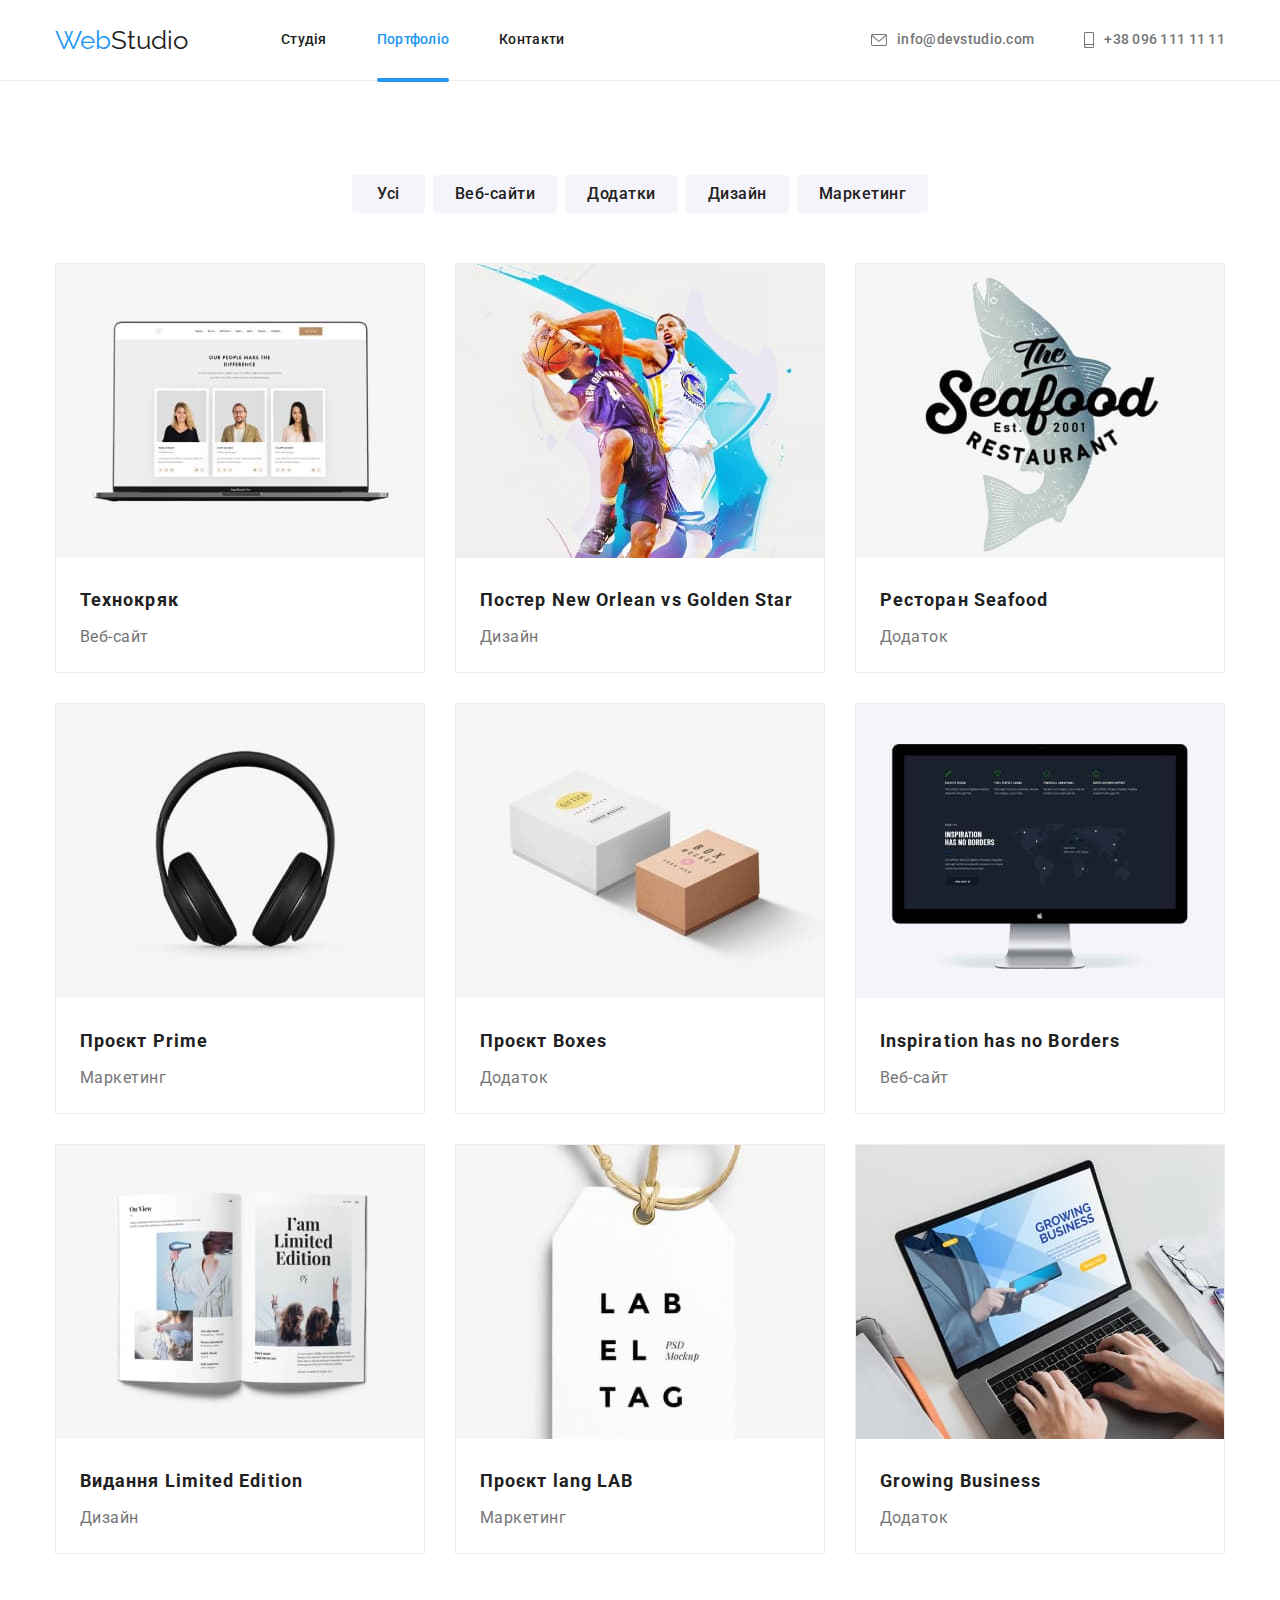
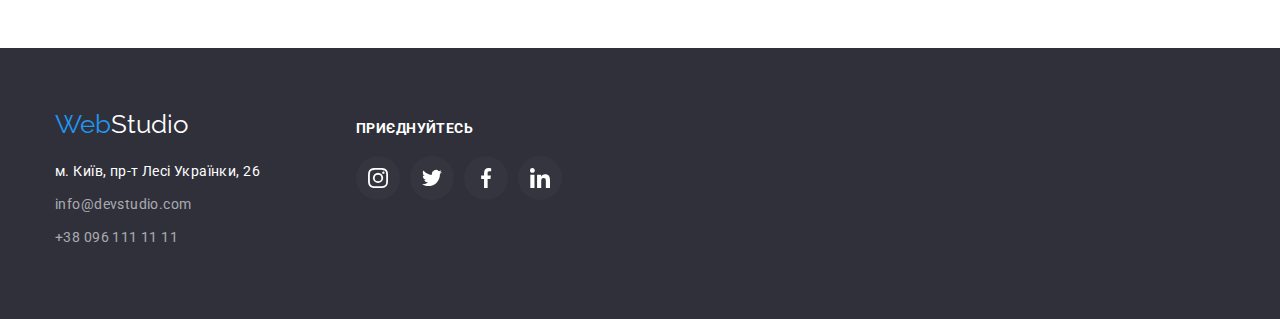
==== portfolio.html @ b3ee74b0 "Added a smooth transition when hovering and a modular window in the hero" ====
<!DOCTYPE html>
<html lang="en">
<head>
    <meta charset="UTF-8">
    <meta http-equiv="X-UA-Compatible" content="IE=edge">
    <meta name="viewport" content="width=device-width, initial-scale=1.0">
    <title>Document</title>
    <link rel="preconnect" href="https://fonts.googleapis.com">
    <link rel="preconnect" href="https://fonts.gstatic.com" crossorigin>
    <link href="https://fonts.googleapis.com/css2?family=Raleway:wght@700&family=Roboto:wght@400;500;700;900&display=swap"
        rel="stylesheet">
    <link rel="stylesheet" href="https://cdnjs.cloudflare.com/ajax/libs/modern-normalize/1.1.0/modern-normalize.min.css">
    <link rel="stylesheet" href="./css/styles.css">
</head>
<body>
    <header>
        <div class="container">
            <nav class="main-nav">
                <a class="logo" href="./index.html" lang="en">Web<span class="item-element">Studio</span></a>
                <ul class="site-nav">
                    <li class="item"><a href="./index.html" class="link">Студія</a></li>
                    <li class="item"><a href="./portfolio.html" class="link current current-page">Портфоліо</a></li>
                    <li class="item"><a href="#" class="link">Контакти</a></li>
                </ul>
            </nav>
            <ul class="auth-nav">
                <li class="item">
                    <a href="mailto:" class="link">
                        <svg class="icon-contacts" width="16" height="12">
                            <use href="./images/icons.svg/sprite.svg#icon-e-mail"></use>
                        </svg>
                        info@devstudio.com</a>
                </li>
                <li class="item">
                    <a href="tel:+380961111111" class="link">
                        <svg class="icon-contacts" width="10" height="16">
                            <use href="./images/icons.svg/sprite.svg#icon-smartphone"></use>
                        </svg>
                        +38 096 111 11 11</a>
                </li>
            </ul>
        </div>
    </header>
    <main>
        <section class="section section-portfolio">
            <div class="container">
            <h1 class="visually-hidden">Портфоліо</h1>
            <ul class="button-part">
                <li class="portfolio-button"><button type="button" class="item current">Усі</button></li>
                <li class="portfolio-button"><button type="button" class="item">Веб-сайти</button></li>
                <li class="portfolio-button"><button type="button" class="item">Додатки</button></li>
                <li class="portfolio-button"><button type="button" class="item">Дизайн</button></li>
                <li class="portfolio-button"><button type="button" class="item">Маркетинг</button></li>
            </ul>
            <ul class="work">
                <li class="work-list">
                    <a href="#" class="img-portfolio">
                    <div class="information">
                    <img src="./images/website1.jpg" alt="троє людей, дві жінки та один чоловік" width="370">
                    <div class="information-part">
                    <p class="information-about">Ресурс пропонує комплексні пропозиції з різним рівнем функціоналу та сервісів. Все це дозволить відвідувачу отримати
                    вичерпні відомості про компанію чи приватну особу.</p>
                    </div>
                    </div>
                    <div class="section-element">
                    <h2 class="section-title second">Технокряк</h2>
                    <p class="work-page">Веб-сайт</p>
                    </div>
                    </a>
                </li>
                <li class="work-list">
                    <a href="#" class="img-portfolio">
                    <div class="information">
                    <img src="./images/poster1.jpg" alt="два баскетболіста, один намагається відібрати м`яча у іншого" width="370">
                    <div class="information-part">
                    <p class="information-about">Ресурс пропонує комплексні пропозиції з різним рівнем функціоналу та сервісів. Все це дозволить відвідувачу
                    отримати вичерпні відомості про компанію чи приватну особу.</p>
                    </div>
                    </div>
                    <div class="section-element">
                    <h2 class="section-title second">Постер New Orlean vs Golden Star</h2>
                    <p class="work-page">Дизайн</p>
                    </div>
                    </a>
                </li>
                <li class="work-list">
                    <a href="#" class="img-portfolio">
                    <div class="information">
                    <img src="./images/addition1.jpg" alt="риба та на її фоні назва ресторану" width="370">
                    <div class="information-part">
                    <p class="information-about">Ресурс пропонує комплексні пропозиції з різним рівнем функціоналу та сервісів. Все це дозволить відвідувачу
                    отримати вичерпні відомості про компанію чи приватну особу.</p>
                    </div>
                    </div>
                    <div class="section-element">
                    <h2 class="section-title second">Ресторан Seafood</h2>
                    <p class="work-page">Додаток</p>
                    </div>
                    </a>
                </li>
                <li class="work-list">
                    <a href="#" class="img-portfolio">
                    <div class="information">
                    <img src="./images/marketing1.jpg" alt="великі навушники" width="370">
                    <div class="information-part">
                    <p class="information-about">Ресурс пропонує комплексні пропозиції з різним рівнем функціоналу та сервісів. Все це дозволить відвідувачу
                    отримати вичерпні відомості про компанію чи приватну особу.</p>
                    </div>
                    </div>
                    <div class="section-element">
                    <h2 class="section-title second">Проєкт Prime</h2>
                    <p class="work-page">Маркетинг</p>
                    </div>
                    </a>
                </li>
                <li class="work-list">
                    <a href="#" class="img-portfolio">
                    <div class="information">
                    <img src="./images/addition2.jpg" alt="дві коробки" width="370">
                    <div class="information-part">
                    <p class="information-about">Ресурс пропонує комплексні пропозиції з різним рівнем функціоналу та сервісів. Все це дозволить відвідувачу
                    отримати вичерпні відомості про компанію чи приватну особу.</p>
                    </div>
                    </div>
                    <div class="section-element">
                    <h2 class="section-title second">Проєкт Boxes</h2>
                    <p class="work-page">Додаток</p>
                    </div>
                    </a>
                </li>
                <li class="work-list">
                    <a href="#" class="img-portfolio">
                    <div class="information">
                    <img src="./images/website2.jpg" alt="монітор з відкритим сайтом" width="370">
                    <div class="information-part">
                    <p class="information-about">Ресурс пропонує комплексні пропозиції з різним рівнем функціоналу та сервісів. Все це дозволить відвідувачу
                    отримати вичерпні відомості про компанію чи приватну особу.</p>
                    </div>
                    </div>
                    <div class="section-element">
                    <h2 class="section-title second">Inspiration has no Borders</h2>
                    <p class="work-page">Веб-сайт</p>
                    </div>
                    </a>
                </li>
                <li class="work-list">
                    <a href="#" class="img-portfolio">
                    <div class="information">
                    <img src="./images/design.jpg" alt="відкритий журнал" width="370">
                    <div class="information-part">
                    <p class="information-about">Ресурс пропонує комплексні пропозиції з різним рівнем функціоналу та сервісів. Все це дозволить відвідувачу
                    отримати вичерпні відомості про компанію чи приватну особу.</p>
                    </div>
                    </div>
                    <div class="section-element">
                    <h2 class="section-title second">Видання Limited Edition</h2>
                    <p class="work-page">Дизайн</p>
                    </div>
                    </a>
                </li>
                <li class="work-list">
                    <a href="#" class="img-portfolio">
                    <div class="information">
                    <img src="./images/marketing2.jpg" alt="" width="370">
                    <div class="information-part">
                    <p class="information-about">Ресурс пропонує комплексні пропозиції з різним рівнем функціоналу та сервісів. Все це дозволить відвідувачу
                    отримати вичерпні відомості про компанію чи приватну особу.</p>
                    </div>
                    </div>
                    <div class="section-element">
                    <h2 class="section-title second">Проєкт lang LAB</h2>
                    <p class="work-page">Маркетинг</p>
                    </div>
                    </a>
                </li>
                <li class="work-list">
                    <a href="#" class="img-portfolio">
                    <div class="information">
                    <img src="./images/addition3.jpg" alt="білий жетон з написом на нитці" width="370">
                    <div class="information-part">
                    <p class="information-about">Ресурс пропонує комплексні пропозиції з різним рівнем функціоналу та сервісів. Все це дозволить відвідувачу
                    отримати вичерпні відомості про компанію чи приватну особу.</p>
                    </div>
                    </div>
                    <div class="section-element">
                    <h2 class="section-title second">Growing Business</h2>
                    <p class="work-page">Додаток</p>
                    </div>
                    </a>
                </li>
            </ul>
            </div>
        </section>
    </main>
<footer class="bottom">
    <div class="container footer-part">
        <div class="container bottom-info">
            <a class="bottom-logo" href="./index.html" lang="en">Web<span class="part-element">Studio</span></a>
            <address>
                <ul class="botton-adress">
                    <li class="bottom-nav"><a href="https://goo.gl/maps/CPtrU1FHBa2aNyZL9" target="_blank"
                            rel="noopener noreferrer nofollow" class="adress-element">м. Київ, пр-т Лесі
                            Українки, 26</a></li>
                    <li class="bottom-nav"><a href="mailto:info@devstudio.com"
                            class="bottom-item">info@devstudio.com</a></li>
                    <li class="bottom-nav"><a href="tel:+380961111111" class="bottom-item">+38 096 111 11 11</a></li>
                </ul>
            </address>
        </div>
        <div class="container bottom-link">
            <p class="bottom-title">Приєднуйтесь</p>
            <ul class="bottom-social-links">
                <li class="bottom-social-page">
                    <a href="" class="bottom-social-icon">
                        <svg class="" width="20" height="20">
                            <use href="./images/icons.svg/sprite.svg#icon-instagram"></use>
                        </svg>
                    </a>
                </li>
                <li class="bottom-social-page">
                    <a href="" class="bottom-social-icon">
                        <svg class="" width="20" height="20">
                            <use href="./images/icons.svg/sprite.svg#icon-twitter"></use>
                        </svg>
                    </a>
                </li>
                <li class="bottom-social-page">
                    <a href="" class="bottom-social-icon">
                        <svg class="" width="20" height="20">
                            <use href="./images/icons.svg/sprite.svg#icon-facebook"></use>
                        </svg>
                    </a>
                </li>
                <li class="bottom-social-page">
                    <a href="" class="bottom-social-icon">
                        <svg class="" width="20" height="20">
                            <use href="./images/icons.svg/sprite.svg#icon-linkedin"></use>
                        </svg>
                    </a>
                </li>
            </ul>
        </div>
    </div>
</footer>
</body>
</html>
---- css/styles.css ----
/* вторичний колір #212121 */

/* білий #000000 */

/* акцент #2196F3 */

/* вторичний колір #F5F4FA */

:root {
    --primary-text-color: #757575;
    --title-text-color: #212121;
    --accent-color: #2196f3;
    --primary-bg-color: #ffffff;
    --secondary-bg-color: #2F303A;
    --third-bg-color: #F5F4FA;
    --secondary-accent-color: #188CE8;
    --fourth-bg-color: #2F303A;
    --fifth-bg-color: #C4C4C4;
    --sixth-bg-color: #AFB1B8;
    --timing-function: cubic-bezier(0.4, 0, 0.2, 1);
}

* {
    box-sizing: border-box;
}

*,
*::before,
*::after {
    box-sizing: border-box;
}

.container {
    margin-left: auto;
    margin-right: auto;
    width: 1200px;
    padding-left: 15px;
    padding-right: 15px;
}

section .section {
    padding-top: 94px;
    padding-bottom: 94px;
}

body {
    background-color: var(--primary-bg-color);
    color: var(--primary-text-color);
    font-family: Roboto, sans-serif;
    margin: 0;
    
}

/* utilities */
.list {
    padding: 0;
    margin: 0;
    list-style: 0;
}

ul {
    list-style: none;
    padding: 0;
    margin: 0;

}

h1 {
    margin-bottom: 30px;
    margin-right: auto;
    margin-left: auto;
    max-width: 696px;
}

header {
    border-bottom: 1px solid #ececec;
}

header .container {
    display: flex;
}

/* main nav */
.main-nav {
    display: flex;
    align-items: center;
}

/* logo */
.logo {
    display: flex;
    color: var(--accent-color);
    text-decoration: none;
    font-family: Raleway, sans-serif;
    font-size: 26px;
    line-height: 1.19;
}

.bottom-logo {
    color: var(--accent-color);
    text-decoration: none;
    font-family: Raleway, sans-serif;
    font-size: 26px;
    line-height: 1.19;
    margin-top: 0;
}

.logo .item-element {
    display: flex;
    color: var(--title-text-color);
}

.bottom-logo .part-element {
    color: var(--primary-bg-color);
}

/* site-nav */

.site-nav {
    display: flex;
    margin-left: 93px;
}

.site-nav .item {
    margin-right: 50px;
    position: relative;
}

.site-nav .item:last-child {
    margin-right: 0;
}

.site-nav .link {
    display: block;
    color: var(--title-text-color);
    text-decoration: none;
    font-weight: 500;
    font-size: 14px;
    line-height: 1.14;
    letter-spacing: 0.02em;
    padding-top: 32px;
    padding-bottom: 32px;

    transition-property: color;
    transition-duration: 250ms;
    transition-timing-function: var(--timing-function);
}
.site-nav .link:hover,
.site-nav .link:focus {
    color: var(--accent-color);
}

.site-nav .link.current {
    color: var(--accent-color);
}

.site-nav .current-page::after {
    position: absolute;
    display: inline-block;
    content: '';
    left: 0;
    bottom: -2px;
    width: 100%;
    height: 4px;
    background: #2196F3;
    border-radius: 2px;
    transition-property: opacity;
    transition-duration: 250ms;
    transition-timing-function: var(--timing-function);
}

.site-nav .item {
    color: var(--title-text-color);
}

/* auth-nav */

.auth-nav {
    display: flex;
    margin-left: auto;
}

.auth-nav .item +.item {
    margin-left: 50px;
}

.auth-nav .link {
    display: flex;
    align-items: center;
    color: var(--primary-text-color);
    text-decoration: none;
    font-weight: 500;
    font-size: 14px;
    line-height: 1.14;
    letter-spacing: 0.02em;
    padding-top: 32px;
    padding-bottom: 32px;
    transition-property: color;
    transition-duration: 250ms;
    transition-timing-function: var(--timing-function);
}

.auth-nav .link:hover,
.auth-nav .link:focus {
    color: var(--accent-color);
}

.icon-contacts {
    fill: currentColor;
    margin-right: 10px;
    transition-property: color;
    transition-duration: 250ms;
    transition-timing-function: var(--timing-function);
}

.icon-contacts:hover {
    fill: currentColor;
}

/* hero */

.hero {
    padding-top: 200px;
    padding-bottom: 200px;
    background-color: var(--secondary-bg-color);
    position: relative;
}

.hero,
.hero-title {
    color: var(--primary-bg-color);
    font-weight: 900;
    font-size: 44px;
    line-height: 1.36;
    letter-spacing: 0.06em;
    text-transform: uppercase;
    margin-top: 0;
    text-align: center;
}

.backdrop {
    position: fixed;
    top: 0;
    left: 0;
    width: 100%;
    height: 100%;
    opacity: 1;
    transition: opacity 250ms var(--timing-function);
}

.backdrop.is-hidden {
    opacity: 0;
    overflow: hidden;
    pointer-events: none;
}

.backdrop.is-hidden .modal {
    transform: translate(-50%, -50%);
}

.modal {
    position: absolute;
    top: 50%;
    left: 50%;
    transform: translate(-50%, -50%);
    min-width: 528px;
    min-height: 581px;
    background: var(--primary-bg-color);
    box-shadow: 0px 1px 3px rgba(0, 0, 0, 0.12), 0px 1px 1px rgba(0, 0, 0, 0.14), 0px 2px 1px rgba(0, 0, 0, 0.2);
    border-radius: 4px;
    margin-top: 222px;
    
}

.modal-close-button {
    position: absolute;
    width: 30px;
    height: 30px;
    top: 7px;
    right: 8px;
    background: #FFFFFF;
    border: 1px solid rgba(0, 0, 0, 0.1);
    border-radius: 50%;
    margin: 0;
}

.modal-close-button-part {
    position: absolute;
    
    transform: translate(-50%, -50%);
    
    color: var(--title-text-color);
    margin: 0;
}

/* Img Overlay */
.overlay {
    max-width: 1600px;
    height: 600px;
    margin-left: auto;
    margin-right: auto;
    outline: 1px solid black;
    background-image: linear-gradient(to right,
    rgba(47, 48, 58, 0.4),
    rgba(47, 48, 58, 0.4)),
    url(../images/fon.jpg);
    background-repeat: no-repeat;
    background-position: center;
    background-size: cover;
}

/* section */
.section-title {
    color: var(--title-text-color);
    font-weight: 700;
    font-size: 36px;
    line-height: 1.17;
    letter-spacing: 0.03em;
    margin-top: 0;
    margin-bottom: 50px;
    text-align: center;
}

.section-title .second {
    padding-top: 20px;
    margin-bottom: 4px;
}

.second {
    text-align: start;
}

.team {

    margin-bottom: 50px;
}

.section-caption {
    background-color: var(--third-bg-color);
    padding-bottom: 94px;
    padding-top: 94px;
}

.section-portfolio {
    padding-top: 94px;
    padding-bottom: 94px;
}

/* headlines */
.visually-hidden {
    position: absolute;
    white-space: nowrap;
    width: 1px;
    height: 1px;
    overflow: hidden;
    border: 0;
    padding: 0;
    clip: rect(0 0 0 0);
    clip-path: inset(50%);
    margin: -1px;
}

/* advantages */

.part-list {
    display: flex;
}

.our-advantages {
    padding-top: 94px;
    padding-bottom: 94px;
}

.part-list .item {
    width: 270px;
    margin-left: 30px;
}

.part-list .item:first-child {
    margin-left: 0;
}

.advantages-icon {
    display: flex;
    content: "";
    align-items: center;
    justify-content: center;
    height: 120px;
    background-color: var(--third-bg-color);
    margin-bottom: 30px;
    
    background-size: contain;
    background-repeat: no-repeat;
    background-position: center;
    border-radius: 4px;
}

.part-list .title {
    color: var(--title-text-color);
    font-weight: 700;
    font-size: 14px;
    line-height: 1.14;
    letter-spacing: 0.03em;
    text-transform: uppercase;
    margin-top: 0;
    margin-bottom: 10px;
}

.part-list .inform {
    font-size: 14px;
    line-height: 1.71;
    letter-spacing: 0.03em;
    margin-top: 0;
}

.border {
    display: flex;
    gap: 30px;
}
    
.border .box {
    position: relative;
    justify-content: space-between;
    
}

.name-of-developments {
    position: absolute;
    content: "";
    bottom: 0;
    right: 0;

    display: flex;
    justify-content: center;
    align-items: center;

    font-weight: 700;
    font-size: 14px;
    line-height: 16px;
    text-align: center;
    letter-spacing: 0.03em;
    text-transform: uppercase;
    
    color: var(--primary-bg-color);
    background: rgba(47, 48, 58, 0.8);
    width: 100%;
    
    padding-top: 27px;
    padding-bottom: 27px;
    margin: 0;
}

.what-we-do {
    padding-bottom: 94px;
}

/* team */

.team-list {
    display: flex;
} 

.team-list .img {
    margin-right: 30px;
    box-shadow: 0px 1px 3px rgba(0, 0, 0, 0.12), 0px 1px 1px rgba(0, 0, 0, 0.14), 0px 2px 1px rgba(0, 0, 0, 0.2);
    border-radius: 0px 0px 4px 4px;
    width: 270px;
}

.team-list .img .title:last-child {
    margin-right: 0;
}

.team-list .img .title {
    color: var(--title-text-color);
    font-weight: 500;
    font-size: 16px;
    line-height: 1.19;
    letter-spacing: 0.03em;
    margin-top: 0;
    margin-bottom: 10px;
    text-align: center;
    
}

.team-list .img .team-inform {
    font-size: 16px;
    line-height: 1.19;
    letter-spacing: 0.03em;
    margin-top: 0;
    margin-bottom: 16px;
    text-align: center;
}

.key-properties {
    padding-top: 30px;
    padding-bottom: 30px;
}

.social-links {
    display: inline-flex;
    flex-direction: row;
    align-items: center;
    justify-content: center;
    gap: 10px;
    padding: 0;
    margin-top: 0;
    margin-left: 32px;
    
    list-style: none;
}

.team-social-icon {
    display: flex;
    align-items: center;
    justify-content: center;

    background-color: var(--primary-bg-color);
    border-radius: 50%;
    width: 44px;
    height: 44px;
        
    fill: var(--sixth-bg-color);
    
    transition-property: background-color, color;
    transition-duration: 250ms;
    transition-timing-function: var(--timing-function);
}

.team-social-icon:hover,
.team-social-icon:focus {
    display: flex;
    align-items: center;
    justify-content: center;
    background-color: var(--accent-color);
    background-size: 100%;
    fill: var(--primary-bg-color);
    border-radius: 50%;
}

/* button */
.button {
    color: var(--primary-bg-color);
    background: var(--accent-color);
    font-family: inherit;
    font-style: normal;
    font-weight: 700;
    font-size: 16px;
    line-height: 1.87;
    display: flex;
    align-items: center;
    text-align: center;
    letter-spacing: 0.06em;
    cursor: pointer;
    padding: 10px 32px;
    display: inline-block;
    box-shadow: 0px 4px 4px rgba(0, 0, 0, 15%);
    border-radius: 4px;
    transition-property: background-color, color;
    transition-duration: 250ms;
    transition-timing-function: var(--timing-function);
}

.button:hover,
.button:focus {
    color: var(--primary-bg-color);
    background-color: var(--secondary-accent-color);
}

.button-part .item.current {
    color: var(--title-text-color);
    background-color: var(--third-bg-color);
    font-family: Roboto, sans-serif;
    font-style: normal;
    font-weight: 500;
    font-size: 16px;
    line-height: 1.62;
    letter-spacing: 0.03em;
    padding: 6px 25px;
    min-width: 73px;
    
    }

.button-part .item {
    color: var(--title-text-color);
    background-color: var(--third-bg-color);
    font-family: Roboto, sans-serif;
    font-style: normal;
    font-weight: 500;
    font-size: 16px;
    line-height: 1.62;
    letter-spacing: 0.03em;
    padding: 6px 22px;
    min-width: 103px;
    border: 0px solid transparent;
    transition-property: background-color, color;
    transition-duration: 250ms;
    transition-timing-function: var(--timing-function);
}

.button-part .item:hover,
.button-part .item:focus {
    background-color: var(--accent-color);
    color: var(--primary-bg-color);
    box-shadow: 0px 3px 1px rgba(0, 0, 0, 0.1), 0px 1px 2px rgba(0, 0, 0, 0.08), 0px 2px 2px rgba(0, 0, 0, 0.12);
}

.button-part .item {
    cursor: pointer;
    border-radius: 4px;
}

.button-part {
    display: flex;
    justify-content: center;
    margin-bottom: 50px;
    
}

.button-part .portfolio-button {
    margin-right: 8px;
}

.button-part .portfolio-button:last-child {
    margin-right: 0;
}

/* images */
.img {
    background-color: var(--primary-bg-color);
    text-decoration: none;
    margin-top: 0;
}

.img-portfolio {
    background-color: var(--primary-bg-color);
    text-decoration: none;
    margin-top: 0;
}

.img-portfolio .section-title {
    font-weight: 700;
    font-size: 18px;
    line-height: 2;
    letter-spacing: 0.06em;
    margin-top: 0;
    margin-bottom: 4px;
}

.img-portfolio .work-page {
    font-size: 16px;
    line-height: 1.87;
    letter-spacing: 0.03em;
    color: var(--primary-text-color);
    margin-top: 0;
    margin-bottom: 0;
}

.work {
    display: flex;
    flex-wrap: wrap;
    gap: 30px;
    
}

.work-list {
    width: calc((100% - 60px) / 3);
    
}

.work .img-portfolio {
    display: block;
    border: 1px solid #EEEEEE;
    opacity: 1;
    transition-property: opacity;
    transition-duration: 250ms;
    transition-timing-function: var(--timing-function);
    
}

.work .img-portfolio:hover,
.work .img-portfolio:focus {
    box-shadow: 0px 1px 1px rgba(0, 0, 0, 0.12), 0px 4px 4px rgba(0, 0, 0, 0.06), 1px 4px 6px rgba(0, 0, 0, 0.16);
    opacity: 1;
}

.section-element {
    padding-top: 20px;
    padding-bottom: 20px;
    padding-left: 24px;
    padding-right: 24px;
}

.information {
    position: relative;
    overflow: hidden;
}

.information-part {
    position: absolute;
    content: '';
    bottom: 0;
    right: 0;
    width: 100%;
    height: 100%;
    margin: 0;
    opacity: 0;
    transition-property: transform;
    transition-duration: 250ms;
    transition-timing-function: var(--timing-function);
    transform: translateY(100%);

    background-color: rgba(33, 150, 243, 0.9);
}

.img-portfolio:hover .information-part {
    transform: translateY(0);
}

.information-about {
    display: inline-block;
    
    font-weight: 400;
    font-size: 18px;
    line-height: 28px;
    letter-spacing: 0.03em;
    
    color: var(--primary-bg-color);
    padding: 63px 24px;
    margin: 0;
        
}

.information-part:hover {
    opacity: 1;
    transform: translateY(0);
}

/* our-clients */

.section-clients {
    padding-top: 94px;
    padding-bottom: 94px;
}

.our-clients {
    display: flex;
    gap: 30px;
}

.clients-item {
width: calc((100% - 30px) / 6);
}

.clients-link{
    width: 100%;
    height: 92px;
    border: 1px solid var(--sixth-bg-color);
    display: flex;
    align-items: center;
    justify-content: center;
    border-radius: 4px;
    fill: #AFB1B8;

    transition-property: color;
    transition-duration: 250ms;
    transition-timing-function: var(--timing-function);
}

.clients-link:hover,
.clients-link:focus {
    fill: var(--accent-color);
    border: 1px solid var(--accent-color);
}

/* adress */
li .adress-element {
    color: var(--primary-bg-color);
    text-decoration: none;
    font-style: normal;
    font-size: 14px;
    line-height: 1.71;
    letter-spacing: 0.03em;
    margin-top: 0;
}

/* bottom */

.footer-part {
    display: flex;
    align-items: baseline;
}

.bottom {
    display: flex;
    background-color: var(--fourth-bg-color);
    color: var(--primary-bg-color);
    padding-top: 60px;
    padding-bottom: 60px;
}

.container.bottom-info {
    display: block;
    width: 231px;
    padding: 0;
}

.bottom-logo {
    display: block;
    margin-bottom: 20px;
}

.bottom-adress {
    margin: 0;
    padding: 0;
    
}

li .bottom-item {
    color: rgba(255, 255, 255, 0.6);
    font-style: normal;
    text-decoration: none;
    font-size: 14px;
    line-height: 1.71;
    letter-spacing: 0.03em;
    margin-top: 0;
    margin-bottom: 9px;
    transition-property: color;
    transition-duration: 250ms;
    transition-timing-function: var(--timing-function);
}

li .bottom-item:hover,
li .bottom-item:focus {
    color: var(--accent-color);
}

.bottom-nav {
    margin-bottom: 9px;
    margin-top: 0;
}

.bottom-title {
    font-style: normal;
    font-weight: 700;
    font-size: 14px;
    line-height: 16px;
    letter-spacing: 0.03em;
    text-transform: uppercase;
    margin-top: 0;
    margin-bottom: 20px;
    color: var(--primary-bg-color);
    padding-top: 12px;
}

.bottom-link {
    display: block;
    width: 206px;
    margin-left: 0;
    margin-right: 0;
    padding: 0;
}

.bottom-info {
    margin-left: 0;
    margin-right: 70px;
}

.bottom-social-links {
    display: inline-flex;
    flex-direction: row;
    align-items: center;
    justify-content: center;
    gap: 10px;
    margin: 0;

    list-style: none;
}

.bottom-social-icon {
    display: flex;
    align-items: center;
    justify-content: center;

    background-color: rgba(100, 100, 100, 0.1);
    border-radius: 50%;
    width: 44px;
    height: 44px;
    
    fill: var(--primary-bg-color);

    transition-property: background-color, color;
    transition-duration: 250ms;
    transition-timing-function: var(--timing-function);
}

.bottom-social-icon:hover,
.bottom-social-icon:focus {
    display: flex;
    align-content: center;
    justify-content: center;
    background-color: var(--accent-color);
    background-size: 100%;
    fill: var(--primary-bg-color);
    border-radius: 50%;
}
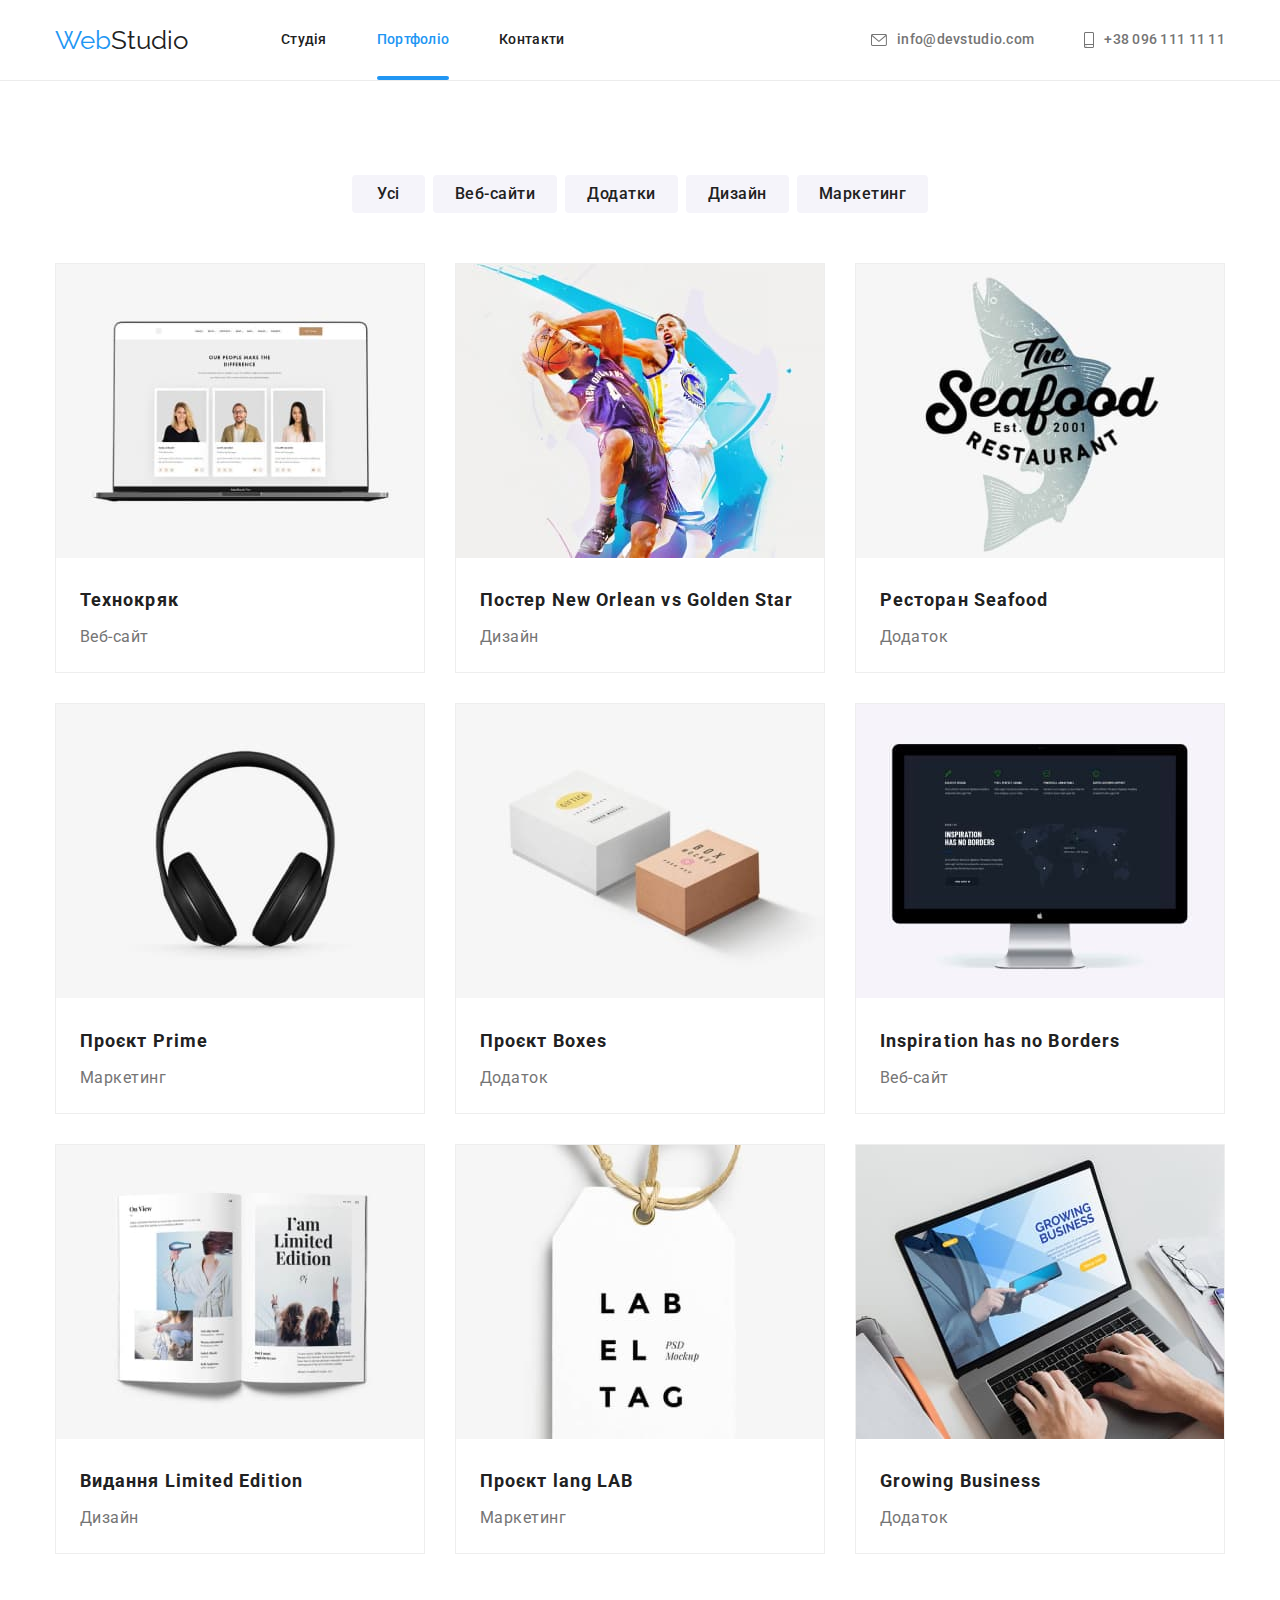
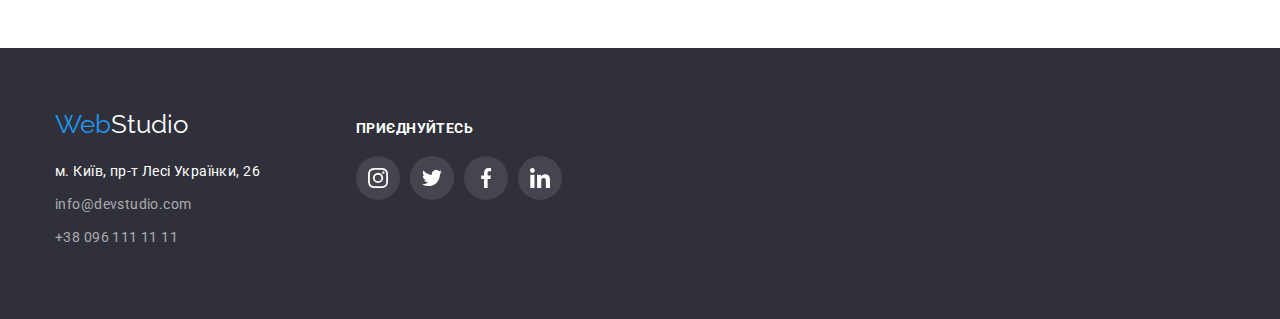
==== commit f5612d97: "виправила transition-property, бекдроп та оверлей карток на сторінці портфоліо" ====
--- a/portfolio.html
+++ b/portfolio.html
@@ -56,11 +56,11 @@
                 <li class="work-list">
                     <a href="#" class="img-portfolio">
                     <div class="information">
-                    <img src="./images/website1.jpg" alt="троє людей, дві жінки та один чоловік" width="370">
-                    <div class="information-part">
-                    <p class="information-about">Ресурс пропонує комплексні пропозиції з різним рівнем функціоналу та сервісів. Все це дозволить відвідувачу отримати
-                    вичерпні відомості про компанію чи приватну особу.</p>
-                    </div>
+                        <img class="information-img" src="./images/website1.jpg" alt="троє людей, дві жінки та один чоловік" width="370">
+                        <div class="information-part">
+                        <p class="information-about">Ресурс пропонує комплексні пропозиції з різним рівнем функціоналу та сервісів. Все це дозволить відвідувачу отримати
+                        вичерпні відомості про компанію чи приватну особу.</p>
+                        </div>
                     </div>
                     <div class="section-element">
                     <h2 class="section-title second">Технокряк</h2>
--- a/css/styles.css
+++ b/css/styles.css
@@ -159,7 +159,7 @@
     display: inline-block;
     content: '';
     left: 0;
-    bottom: -2px;
+    bottom: 0;
     width: 100%;
     height: 4px;
     background: #2196F3;
@@ -245,30 +245,33 @@
     width: 100%;
     height: 100%;
     opacity: 1;
-    transition: opacity 250ms var(--timing-function);
+    transition: opacity 250ms var(--timing-function), visibility 250ms var(--timing-function);
 }
 
 .backdrop.is-hidden {
     opacity: 0;
-    overflow: hidden;
+    visibility: hidden;
     pointer-events: none;
 }
 
 .backdrop.is-hidden .modal {
-    transform: translate(-50%, -50%);
+    transform: translate(-50%, -50%) scale(0.5);
 }
 
 .modal {
     position: absolute;
     top: 50%;
     left: 50%;
-    transform: translate(-50%, -50%);
+
+    transform: translate(-50%, -50%) scale(1);
     min-width: 528px;
     min-height: 581px;
-    background: var(--primary-bg-color);
+    background-color: var(--primary-bg-color);
     box-shadow: 0px 1px 3px rgba(0, 0, 0, 0.12), 0px 1px 1px rgba(0, 0, 0, 0.14), 0px 2px 1px rgba(0, 0, 0, 0.2);
     border-radius: 4px;
-    margin-top: 222px;
+    margin: 0;
+    transition-duration: 250ms;
+    transition-timing-function: var(--timing-function);
     
 }
 
@@ -282,6 +285,7 @@
     border: 1px solid rgba(0, 0, 0, 0.1);
     border-radius: 50%;
     margin: 0;
+    cursor: pointer;
 }
 
 .modal-close-button-part {
@@ -522,7 +526,7 @@
         
     fill: var(--sixth-bg-color);
     
-    transition-property: background-color, color;
+    transition-property: background-color;
     transition-duration: 250ms;
     transition-timing-function: var(--timing-function);
 }
@@ -593,7 +597,7 @@
     padding: 6px 22px;
     min-width: 103px;
     border: 0px solid transparent;
-    transition-property: background-color, color;
+    transition-property: background-color, color, box-shadow;
     transition-duration: 250ms;
     transition-timing-function: var(--timing-function);
 }
@@ -665,14 +669,14 @@
 
 .work-list {
     width: calc((100% - 60px) / 3);
-    
+    position: relative;
 }
 
 .work .img-portfolio {
     display: block;
     border: 1px solid #EEEEEE;
     opacity: 1;
-    transition-property: opacity;
+    transition-property: opacity, box-shadow;
     transition-duration: 250ms;
     transition-timing-function: var(--timing-function);
     
@@ -705,7 +709,7 @@
     height: 100%;
     margin: 0;
     opacity: 0;
-    transition-property: transform;
+    transition-property: transform, opacity;
     transition-duration: 250ms;
     transition-timing-function: var(--timing-function);
     transform: translateY(100%);
@@ -715,25 +719,22 @@
 
 .img-portfolio:hover .information-part {
     transform: translateY(0);
+    opacity: 1;
 }
 
 .information-about {
-    display: inline-block;
-    
+    position: absolute;
+    top: 0;
+    left: 0;
+    
+    padding: 63px 24px;
     font-weight: 400;
     font-size: 18px;
-    line-height: 28px;
+    line-height: 1.5;
     letter-spacing: 0.03em;
     
     color: var(--primary-bg-color);
-    padding: 63px 24px;
-    margin: 0;
-        
-}
-
-.information-part:hover {
-    opacity: 1;
-    transform: translateY(0);
+    
 }
 
 /* our-clients */
@@ -762,7 +763,7 @@
     border-radius: 4px;
     fill: #AFB1B8;
 
-    transition-property: color;
+    transition-property: fill, border;
     transition-duration: 250ms;
     transition-timing-function: var(--timing-function);
 }
@@ -882,14 +883,14 @@
     align-items: center;
     justify-content: center;
 
-    background-color: rgba(100, 100, 100, 0.1);
+    background-color: rgba(255, 255, 255, 0.1);
     border-radius: 50%;
     width: 44px;
     height: 44px;
     
     fill: var(--primary-bg-color);
 
-    transition-property: background-color, color;
+    transition-property: background-color;
     transition-duration: 250ms;
     transition-timing-function: var(--timing-function);
 }
